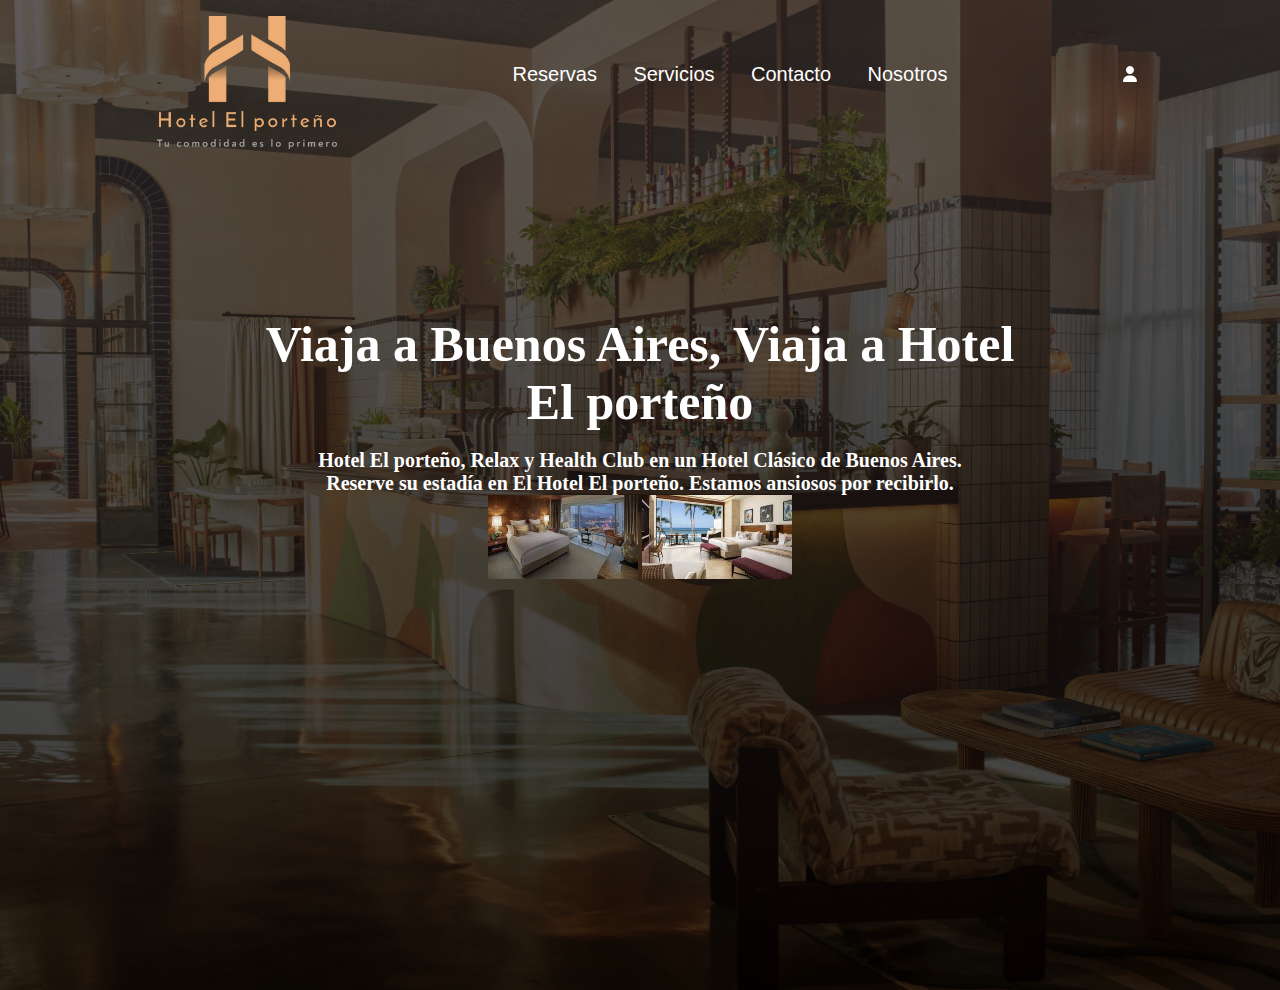
==== index.html @ 6b1a5f14 "subiendo la pagina de servicios con su respectiva hoja de estilo e imagenes de la pagina" ====
<!DOCTYPE html>
<html lang="en">
<head>
    <meta charset="UTF-8">
    <meta http-equiv="X-UA-Compatible" content="IE=edge">
    <meta name="viewport" content="width=device-width, initial-scale=1.0">
    <link rel="stylesheet" href="./css/disenioindex.css">
    <link rel="stylesheet" href="./css/mediaquerysindex.css">
    <link rel="stylesheet" href="https://cdnjs.cloudflare.com/ajax/libs/font-awesome/6.2.0/css/all.min.css">

    <title>Document</title>
</head>
<body>
    <div class="banner">
        <header>
            <nav class="navbar">
                <img src="./icons/Logo_hotel_porteño.png" class="logo" alt="logo de hotel">
                <ul class="menu" id="menu">
                    <li><a href="#">Reservas</a></li>
                    <li><a href="Servicios.html">Servicios</a></li>
                    <li><a href="#">Contacto</a></li>
                    <li><a href="#">Nosotros</a></li>
                </ul>
                <div class="menu-bar" id="menu-bar">
                    <i class="fa-solid fa-bars"></i>
                </div>
                <div class="user-icon">
                    <i class="fa-solid fa-user"></i>
                </div>

            </nav>
        </header>

        <main class="hero">
            <div class="info-content">
                <h1 class="contenth1">Viaja a Buenos Aires, Viaja a Hotel El porteño</h1>
                <br>
                <h3 class="contenth3">Hotel El porteño, Relax y Health Club en un Hotel Clásico de Buenos Aires. <br> Reserve su estadía en El Hotel El porteño. Estamos ansiosos por recibirlo.</h3>
                <img src="./icons/imagen_hotel_1.jpg" class="imagen1" alt="imagen 1">
                <img src="./icons/imagen_hotel_2.jpg" class="imagen2" alt="imagen 2">
            </div>
        </main>
        

    </div>


        <script src="./jss/scripts.js"></script>
</body>
</html>
---- css/disenioindex.css ----
* {
    margin: 0;
    padding: 0;
    box-sizing: border-box;
    
}

body {
    font-family: sans-serif;
}

img{
    max-width: 100%;
}


.banner{
    background: linear-gradient(rgba(43, 38, 38, 0.75),rgba(0,0,0,0.75)),url(/icons/hotel.png);
    background-size: cover;
    background-position: center;
    height: 100%;
    max-width: 100%;
}



.navbar {
    
    display: grid;
    grid-template-columns: repeat(8, 1fr);
    align-items: center;
    height: 90px;
}

.navbar .logo {
    max-width: 20vh;
    max-height: 20vh;
    grid-column: 2 / 3;
    padding-top: 1em;
    
}

.navbar .menu {
    grid-column: 4 / 7;
    display: flex;
    justify-content: space-around;
 
}

.navbar .menu li{
    list-style: none;
    position: relative;

}

.navbar .menu a{
    text-decoration: none;
    color: #fff;
    cursor: pointer;
    font-size: 20px;
}




.navbar ul li::before {
    content: "";
    height: 3px;
    width: 0%;
    background-color: #009688;
    position: absolute;
    left: 0;
    bottom: -12px;
    transition: 0.5s ease-out;
    
}

.navbar ul li:hover::before {
    width: 100%;
}




.navbar .menu-bar{
    display: none;
}

.navbar .user-icon{
    grid-column: 8 / 9;
    cursor: pointer;
    filter: invert(1);
}



/* SECTION MAIN  */

.hero {
    height: 100vh;
    display: grid;
    grid-template-columns: repeat(10,1fr);
    grid-template-rows: repeat(8,1fr);
    text-align: center;

}

.hero .info-content {
    grid-column: 3 / 9;
    grid-row: 3 / 6;
    color: #fff;
    font-family: 'ubuntu' ;
    
}

.contenth1{
    font-size: 50px;
}

.contenth3{
    font-size: 20px;
    font-family: 'Monserrat';
}


.imagen1 {
    grid-column: 2 / 5;
    grid-row: 6 / 9;
    
    width: 150px;
    
}

.imagen2 {
    grid-column: 7 / 10;
    grid-row: 6 / 9;
    
    width: 150px;
    
    
}


/*.images-content{
    height: 120vh;
    display: grid;
    grid-template-columns: repeat(10,1fr);
    grid-template-rows: repeat(8,1fr);
}
*/
---- css/mediaquerysindex.css ----
@media only screen and (max-width: 800px) {

    .navbar{
        position: relative;

    }
    .navbar .user-icon {
        display: none;
    }


    .navbar .menu-bar {
        display: block;
        grid-column: 8 / 9;
        font-size: 2em;
        cursor: pointer;
        filter: invert(1);
    }

    .navbar .menu {
        position: absolute;
        width: 100%;
        height: 70vh;
        display: grid;
        align-items: center;
        margin-top: 38em;
        transform: translateX(170%);
        transition: all 1s;
        overflow: hidden;


    }

    .navbar .menu-toggle {
        transform: translateX(70%);
    }

}
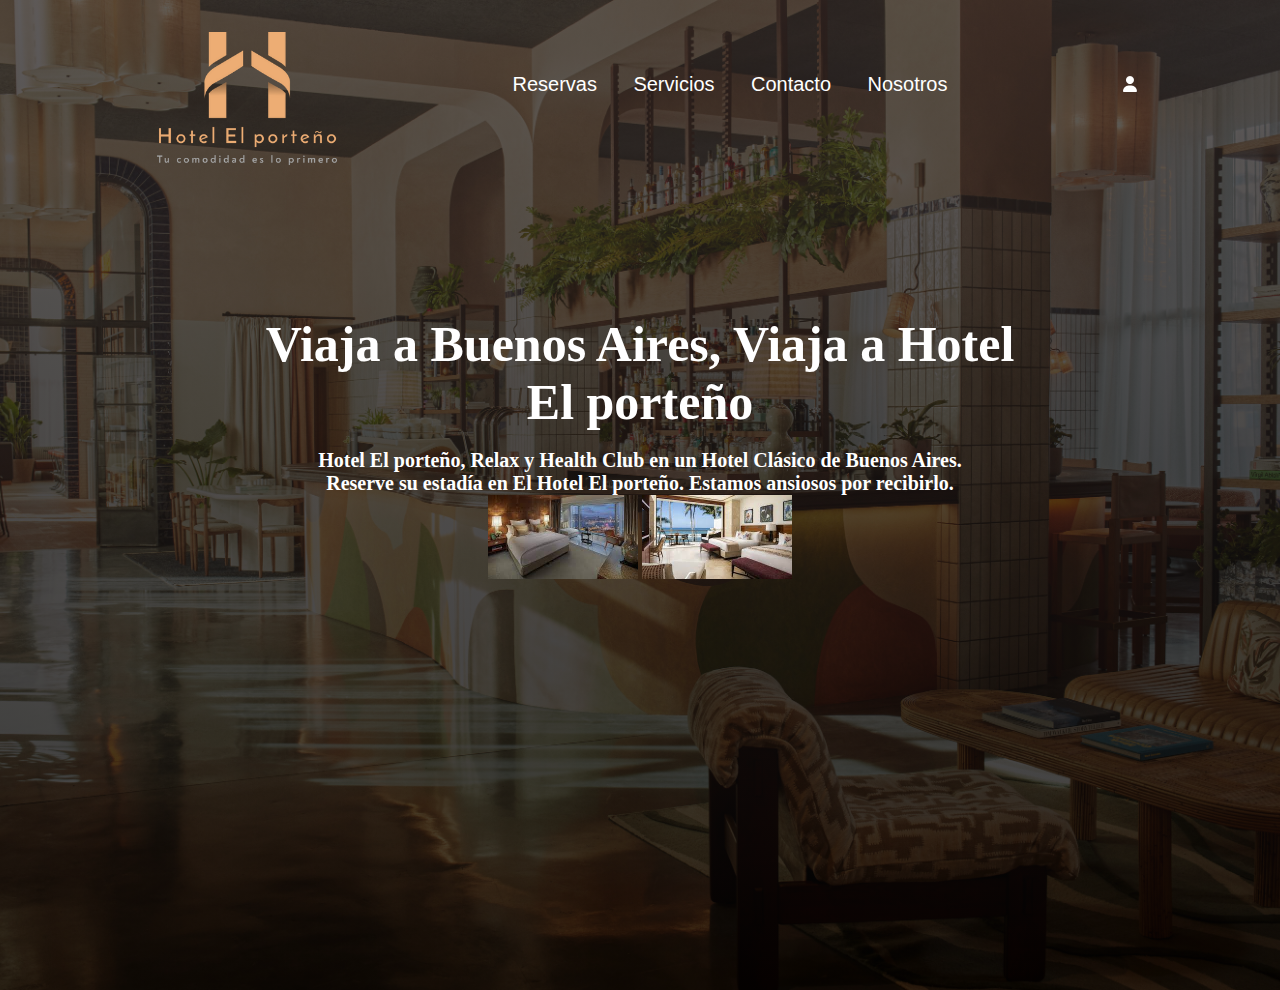
==== commit b18601d3: "Agregue el header de home a las paginas de servicios y nosotros, ademas del ruteo de las paginas" ====
--- a/index.html
+++ b/index.html
@@ -1,5 +1,6 @@
 <!DOCTYPE html>
 <html lang="en">
+    
 <head>
     <meta charset="UTF-8">
     <meta http-equiv="X-UA-Compatible" content="IE=edge">
@@ -10,16 +11,17 @@
 
     <title>Document</title>
 </head>
+
 <body>
     <div class="banner">
         <header>
             <nav class="navbar">
-                <img src="./icons/Logo_hotel_porteño.png" class="logo" alt="logo de hotel">
+                <a href="index.html" class="logo"><img src="./icons/Logo_hotel_porteño.png" class="logo" alt="logo de hotel"></a>
                 <ul class="menu" id="menu">
                     <li><a href="#">Reservas</a></li>
-                    <li><a href="Servicios.html">Servicios</a></li>
+                    <li><a href="servicios.html">Servicios</a></li>
                     <li><a href="#">Contacto</a></li>
-                    <li><a href="#">Nosotros</a></li>
+                    <li><a href="nosotros.html">Nosotros</a></li>
                 </ul>
                 <div class="menu-bar" id="menu-bar">
                     <i class="fa-solid fa-bars"></i>
@@ -35,16 +37,18 @@
             <div class="info-content">
                 <h1 class="contenth1">Viaja a Buenos Aires, Viaja a Hotel El porteño</h1>
                 <br>
-                <h3 class="contenth3">Hotel El porteño, Relax y Health Club en un Hotel Clásico de Buenos Aires. <br> Reserve su estadía en El Hotel El porteño. Estamos ansiosos por recibirlo.</h3>
+                <h3 class="contenth3">Hotel El porteño, Relax y Health Club en un Hotel Clásico de Buenos Aires. <br>
+                    Reserve su estadía en El Hotel El porteño. Estamos ansiosos por recibirlo.</h3>
                 <img src="./icons/imagen_hotel_1.jpg" class="imagen1" alt="imagen 1">
                 <img src="./icons/imagen_hotel_2.jpg" class="imagen2" alt="imagen 2">
             </div>
         </main>
-        
+
 
     </div>
 
 
-        <script src="./jss/scripts.js"></script>
+    <script src="./jss/scripts.js"></script>
 </body>
+
 </html>--- a/css/disenioindex.css
+++ b/css/disenioindex.css
@@ -15,7 +15,7 @@
 
 
 .banner{
-    background: linear-gradient(rgba(43, 38, 38, 0.75),rgba(0,0,0,0.75)),url(/icons/hotel.png);
+    background: linear-gradient(rgba(43, 38, 38, 0.75),rgba(0,0,0,0.75)),url(../icons/hotel.png);
     background-size: cover;
     background-position: center;
     height: 100%;
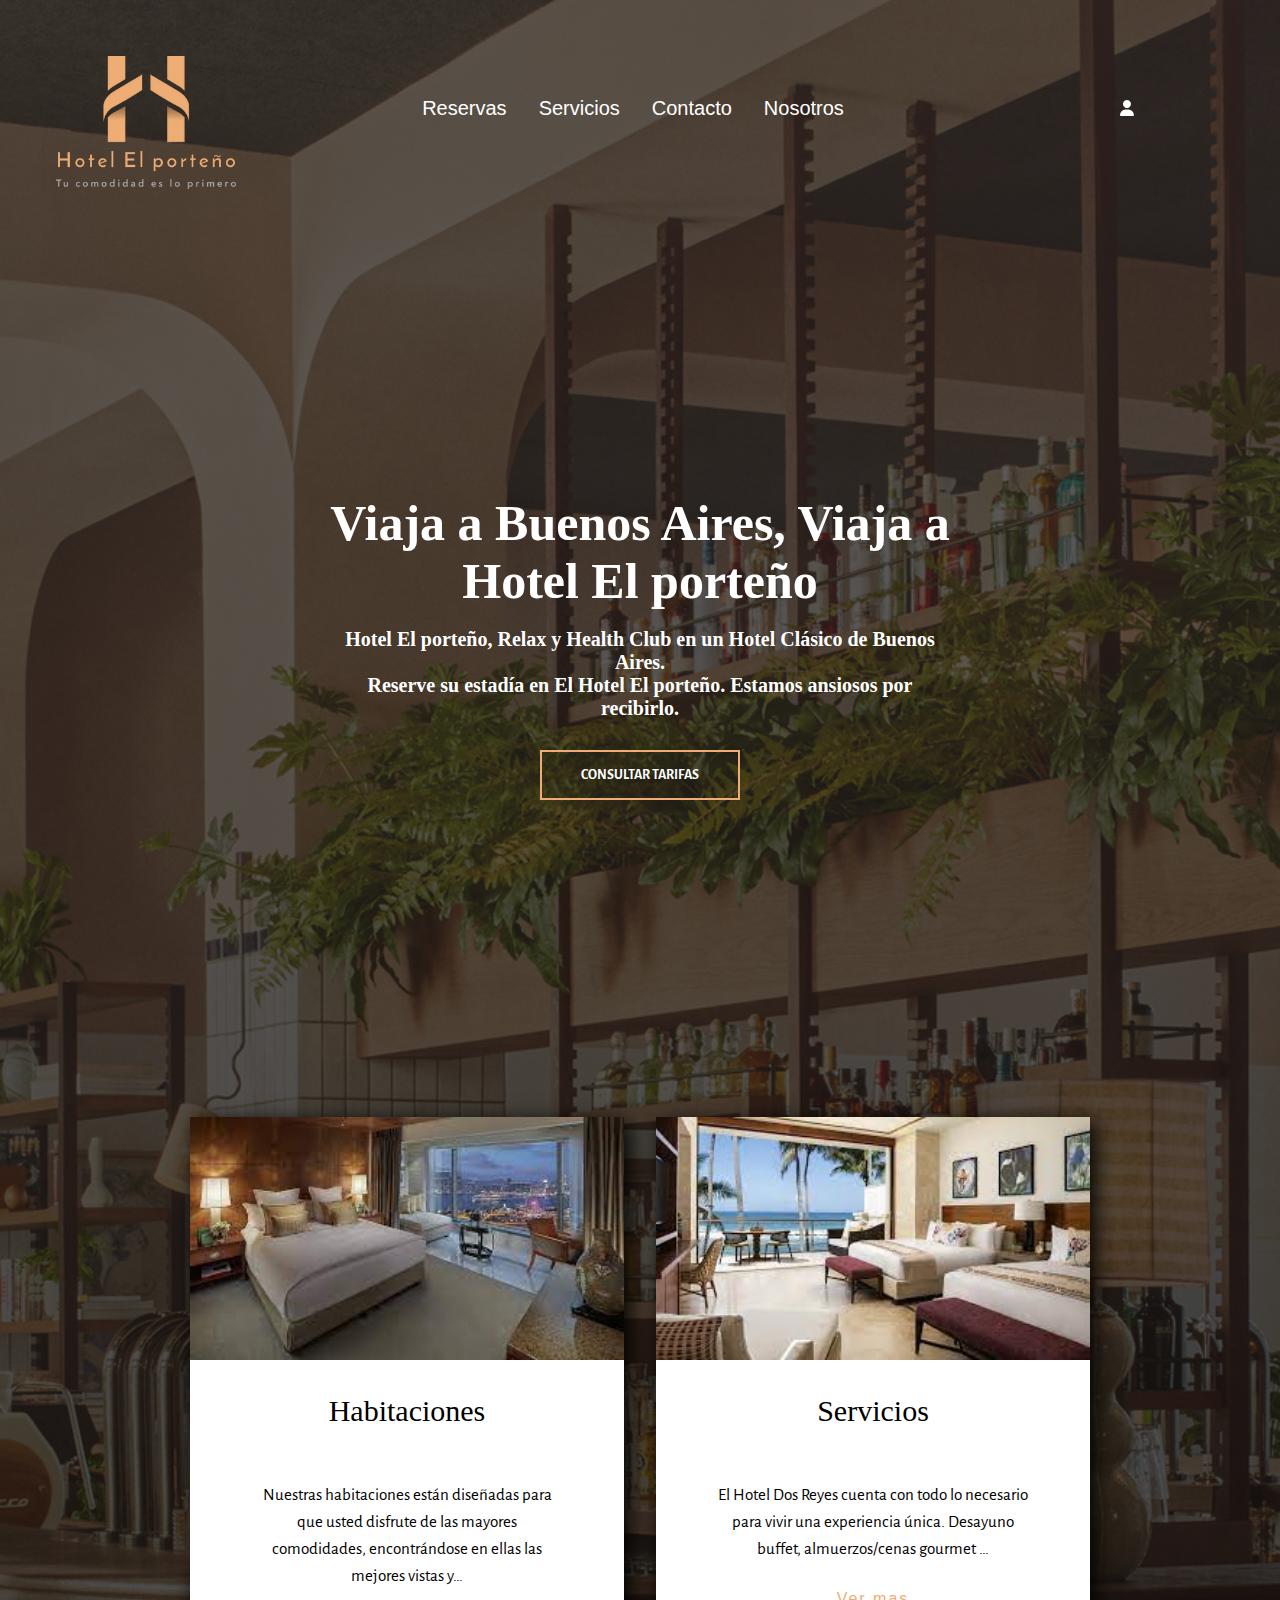
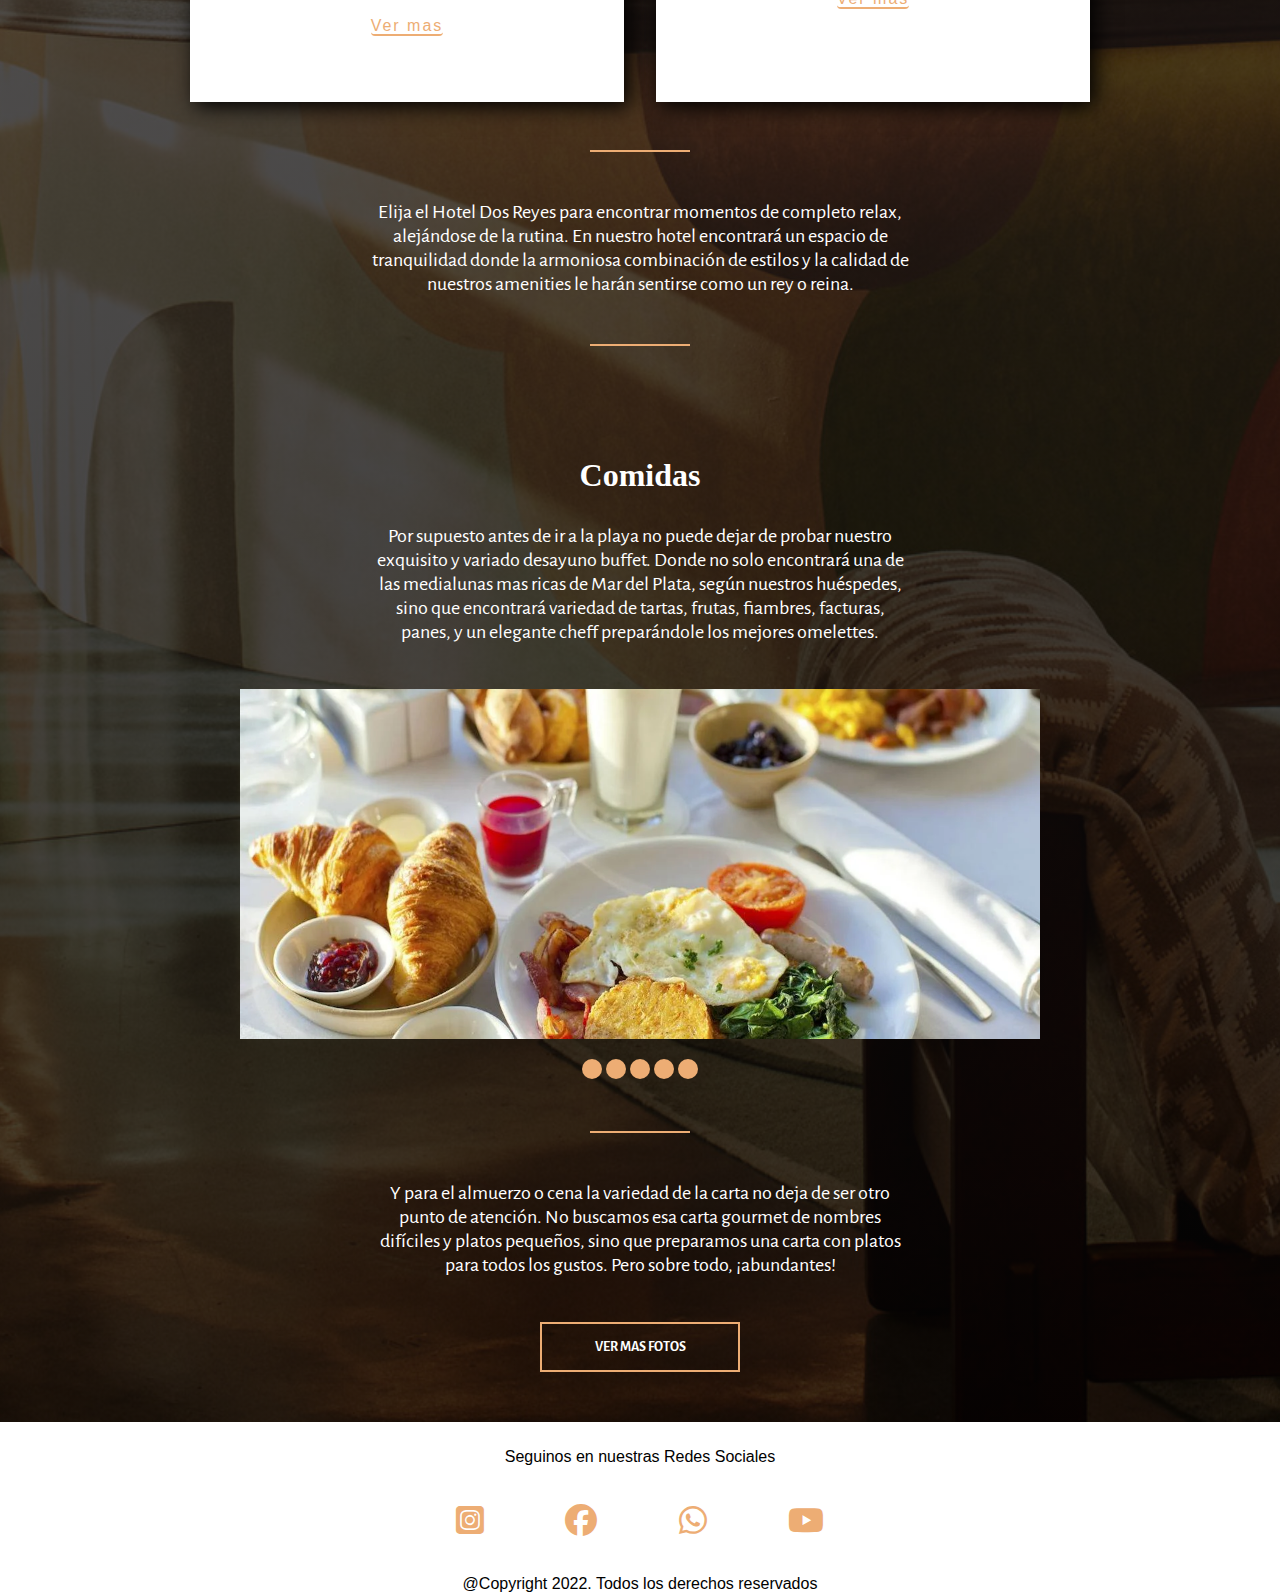
==== commit 38b67f20: "se agregan terminados el home, galeria de fotos y la implementacion de la api" ====
--- a/index.html
+++ b/index.html
@@ -5,16 +5,20 @@
     <meta charset="UTF-8">
     <meta http-equiv="X-UA-Compatible" content="IE=edge">
     <meta name="viewport" content="width=device-width, initial-scale=1.0">
+    <link rel="preconnect" href="https://fonts.googleapis.com">
+    <link rel="preconnect" href="https://fonts.gstatic.com" crossorigin>
+    <link href="https://fonts.googleapis.com/css2?family=Alegreya+Sans&display=swap" rel="stylesheet">
     <link rel="stylesheet" href="./css/disenioindex.css">
     <link rel="stylesheet" href="./css/mediaquerysindex.css">
     <link rel="stylesheet" href="https://cdnjs.cloudflare.com/ajax/libs/font-awesome/6.2.0/css/all.min.css">
-
+    <link rel="icon" href="./icons/Logo_hotel_porteño.ico">
+    
     <title>Document</title>
 </head>
 
 <body>
     <div class="banner">
-        <header>
+        
             <nav class="navbar">
                 <a href="index.html" class="logo"><img src="./icons/Logo_hotel_porteño.png" class="logo" alt="logo de hotel"></a>
                 <ul class="menu" id="menu">
@@ -28,25 +32,125 @@
                 </div>
                 <div class="user-icon">
                     <i class="fa-solid fa-user"></i>
-                </div>
+                </div> 
 
             </nav>
-        </header>
+        
 
-        <main class="hero">
+       <main class="hero">
             <div class="info-content">
                 <h1 class="contenth1">Viaja a Buenos Aires, Viaja a Hotel El porteño</h1>
                 <br>
                 <h3 class="contenth3">Hotel El porteño, Relax y Health Club en un Hotel Clásico de Buenos Aires. <br>
                     Reserve su estadía en El Hotel El porteño. Estamos ansiosos por recibirlo.</h3>
-                <img src="./icons/imagen_hotel_1.jpg" class="imagen1" alt="imagen 1">
-                <img src="./icons/imagen_hotel_2.jpg" class="imagen2" alt="imagen 2">
+                <div class="contenedorboton">
+                    <button class="btn btn--1">
+                        Consultar tarifas
+                    </button>
+                </div>
             </div>
+            
+            
         </main>
 
+        
+
+        <Section class="Contenidopagina">
+            <div class="contenedor-imagenes">
+                <article class="images-content1">
+                    <img src="./icons/imagen_hotel_1.jpg" class="imagen" alt="imagen 1">
+                    <div class="texto1">
+                        <h2 class="h2imagen">Habitaciones</h2>
+                        <br>
+                        <p class="parrafo1">Nuestras habitaciones están diseñadas para que usted disfrute de las mayores comodidades, encontrándose en ellas las mejores vistas y…</p>
+                        <a href="#" class="boton1">Ver mas</a>
+                    </div>
+                </article>
+                <article class="images-content2">
+                    <img src="./icons/imagen_hotel_2.jpg" class="imagen" alt="imagen 2">
+                    <div class="texto1">
+                        <h2 class="h2imagen">Servicios</h2>
+                        <br>
+                        <p class="parrafo1">El Hotel Dos Reyes cuenta con todo lo necesario para vivir una experiencia única. Desayuno buffet, almuerzos/cenas gourmet …</p>
+                        <a href="Servicios.html" class="boton1">Ver mas</a>
+                    </div>
+                </article>
+            </div>
+            <div class="subtexto1">
+                <hr class="separador1">
+                <div class="contenedor-texto3">
+                    <p class="texto3">Elija el Hotel Dos Reyes para encontrar momentos de completo relax, alejándose de la rutina. En nuestro hotel encontrará un espacio de tranquilidad donde la armoniosa combinación de estilos y la calidad de nuestros amenities le harán sentirse como un rey o reina.</p>
+                </div>
+                <hr class="separador1">
+            </div>
+        </Section>
+            
+            <div class="container">
+                <h1 class="TituloComidas">Comidas</h1>
+                <p class="Textocomidas">Por supuesto antes de ir a la playa no puede dejar de probar nuestro exquisito y variado desayuno buffet. Donde no solo encontrará una de las medialunas mas ricas de Mar del Plata, según nuestros huéspedes, sino que encontrará variedad de tartas, frutas, fiambres, facturas, panes, y un elegante cheff preparándole los mejores omelettes.</p>
+                <ul class="slider">
+                <li id="slide1">
+                    <img src="./images/image.png" alt="Imagen Desayuno"/>
+                </li>
+                <li id="slide2">
+                    <img src="./images/almuerzohotel.jpg" alt="Imagen almuerzo"/>
+                </li>
+                <li id="slide3">
+                    <img src="./images/meriendashotel.jpg" alt="Imagen Merienda">
+                </li>
+                <li id="slide4">
+                    <img src="./images/CarneHotel.png" alt="Imagen Cena">
+                </li>
+                <li id="slide5">
+                    <img src="./images/vinosdelujo.jpg" alt="Imagen Vinos">
+                </li>
+                
+                </ul>
+                
+                <ul class="menuimg">
+                    <li>
+                        <a href="#slide1"></a>
+                    </li>
+                    <li>
+                        <a href="#slide2"></a>
+                    </li>
+                    <li>
+                        <a href="#slide3"></a>
+                    </li>
+                    <li>
+                        <a href="#slide4"></a>
+                    </li>
+                    <li>
+                        <a href="#slide5"></a>
+                    </li>
+                </ul>
+                <hr class="separador1">
+                <p class="Textocomidas">Y para el almuerzo o cena la variedad de la carta no deja de ser otro punto de atención. No buscamos esa carta gourmet de nombres difíciles y platos pequeños, sino que preparamos una carta con platos para todos los gustos. Pero sobre todo, ¡abundantes!</p>
+                <div class="contenedor-boton2">
+                    <button class="btn">
+                        <a href="./Fotos.html">Ver mas fotos</a>
+                    </button>
+                </div>
+            </div>
+            
+
+        <footer>
+            <div class="redes">
+                <p>Seguinos en nuestras Redes Sociales</p>
+                <div class="contenedor-iconos">
+                  <ul>
+                    <li><a href="#"><i class="fa-brands fa-square-instagram"></i></a></li>
+                    <li><a href="#"><i class="fa-brands fa-facebook"></i></a></li>
+                    <li><a href="#"><i class="fa-brands fa-whatsapp"></i></a></li>
+                    <li><a href="#"><i class="fa-brands fa-youtube"></i></a></li>
+                  </ul>
+                </div>
+                <p>@Copyright 2022. Todos los derechos reservados</p>
+              </div>
+        </footer>
+    
 
     </div>
-
 
     <script src="./jss/scripts.js"></script>
 </body>
--- a/css/disenioindex.css
+++ b/css/disenioindex.css
@@ -7,6 +7,7 @@
 
 body {
     font-family: sans-serif;
+    
 }
 
 img{
@@ -20,44 +21,51 @@
     background-position: center;
     height: 100%;
     max-width: 100%;
-}
-
+    overflow: hidden;
+}
 
 
 .navbar {
-    
-    display: grid;
-    grid-template-columns: repeat(8, 1fr);
+    top: 0;
+    left: 0;
+    display: flex;
     align-items: center;
-    height: 90px;
+    justify-content: space-between;
+    padding: 1.5rem 3.5rem;
+        
+    
+    
 }
 
 .navbar .logo {
     max-width: 20vh;
     max-height: 20vh;
-    grid-column: 2 / 3;
     padding-top: 1em;
     
-}
-
-.navbar .menu {
-    grid-column: 4 / 7;
+    
+}
+
+.navbar ul {
     display: flex;
-    justify-content: space-around;
- 
-}
-
-.navbar .menu li{
-    list-style: none;
+    gap: 2rem;
+
+
+    
+    
+}
+
+.navbar ul li{
     position: relative;
-
-}
-
-.navbar .menu a{
+}
+
+.navbar ul li a{
     text-decoration: none;
     color: #fff;
     cursor: pointer;
     font-size: 20px;
+
+
+    
 }
 
 
@@ -87,7 +95,8 @@
 }
 
 .navbar .user-icon{
-    grid-column: 8 / 9;
+    margin-left: 10vh;
+    margin-right: 10vh;
     cursor: pointer;
     filter: invert(1);
 }
@@ -99,54 +108,309 @@
 .hero {
     height: 100vh;
     display: grid;
-    grid-template-columns: repeat(10,1fr);
-    grid-template-rows: repeat(8,1fr);
-    text-align: center;
-
-}
+    grid-template-columns: repeat(4,1fr);
+    grid-template-rows: repeat(3,1fr);
+    text-align: center;
+    box-sizing: border-box;
+    grid-gap: 2em;
+}
+
+/* Contenedor de texto/boton */
 
 .hero .info-content {
-    grid-column: 3 / 9;
-    grid-row: 3 / 6;
+    grid-column: 2 / 4;
+    grid-row: 2 / 3;
     color: #fff;
     font-family: 'ubuntu' ;
     
 }
+
+/* Texto h1 */
 
 .contenth1{
     font-size: 50px;
 }
+
+/* parrafo */
 
 .contenth3{
     font-size: 20px;
     font-family: 'Monserrat';
 }
 
-
-.imagen1 {
-    grid-column: 2 / 5;
-    grid-row: 6 / 9;
-    
-    width: 150px;
-    
-}
-
-.imagen2 {
-    grid-column: 7 / 10;
-    grid-row: 6 / 9;
-    
-    width: 150px;
-    
-    
-}
-
-
-/*.images-content{
-    height: 120vh;
-    display: grid;
-    grid-template-columns: repeat(10,1fr);
-    grid-template-rows: repeat(8,1fr);
-}
-*/
-
-
+/* Boton consultar tarifas */
+
+.info-content .contenedor-boton {
+    padding-top: 50px;
+
+}
+
+.contenedorboton{
+    padding-top: 30px;
+}
+
+.btn {
+    background-color: transparent;
+    position: relative;
+    height: 50px;
+    width: 200px;
+    text-transform: uppercase;
+    color: #fff;
+    font-size: 14px;
+    overflow: hidden;
+    transition: all 500ms ease;
+    border: 2px solid #EDAD74;
+    margin-bottom: 40px;
+    z-index: 0;
+    font-weight: 700;
+    font-family: 'Alegreya Sans', sans-serif;
+    cursor: pointer;
+    
+    
+}
+
+ 
+ .btn:hover{
+    background-color: #EDAD74;
+    box-shadow: 0 0 10px #EDAD74, 0 0 20px #EDAD74, 0 0 20px #EDAD74;
+    color: #434343;
+}
+
+
+
+/* Article  */
+
+.Contenidopagina{
+    min-height: 100vh;
+}
+
+.Contenidopagina .contenedor-imagenes{
+    margin: 0 auto;
+    display: flex;
+    gap: 0 2em;
+    height: 65vh;
+    width: 100vh;
+    text-align: center;
+    justify-content: center;
+}
+
+.Contenidopagina .contenedor-imagenes .images-content1 {
+    background-color: #fff;
+    box-shadow: 5px 5px 20px;
+    width: 100vh;
+}
+
+.Contenidopagina .contenedor-imagenes .images-content2 {
+    background-color: #fff;
+    box-shadow: 5px 5px 20px;
+    width: 100vh;
+}
+
+.imagen {
+    width: 100%;
+}
+
+.Contenidopagina .texto1 {
+    padding: 30px 60px 0 60px;
+}
+
+.texto1 .h2imagen{
+    font-family: 'Lora', serif;
+    font-weight: 400;
+    font-size: 30px;
+    margin-bottom: 15px;
+    
+    
+}
+
+.Contenidopagina .texto1 .parrafo1 {
+    font-family: 'Alegreya Sans', sans-serif;
+    margin: 20px 0px 28px;
+    font-size: 17px;
+    line-height: 3vh;
+}
+
+.Contenidopagina .boton1 {
+    margin-top: 20px;
+    text-decoration: none;
+    border-radius: 4px;
+    letter-spacing: 2px;
+    border-bottom: 2px solid #EDAD74;
+
+    background-color: #fff;
+    color: #EDAD74;
+    cursor: pointer;
+    
+
+}
+
+.Contenidopagina .contenedor-imagenes .images-content .imagen {
+    width: 100%;
+}
+
+
+.subtexto1 {
+    min-height: 10vh;
+}
+
+.separador1{
+    border: none;
+    border-top: 1px solid;
+    border-bottom: 1px solid currentColor;
+    color: #EDAD74;
+    margin: 3em auto;
+    max-width: 100px;
+}
+
+.contenedor-texto3{
+    width: 90vh;
+    margin: auto;
+    justify-content: center;
+    line-height: -1px;
+}
+
+.contenedor-texto3 .texto3 {
+    text-align: center;
+    color: #fff;
+    font-size: 20px;
+    font-family: 'Alegreya Sans', sans-serif;
+    padding-left: 15vh;
+    padding-right: 15vh;
+}
+
+
+
+/* Carousel */
+
+
+
+  .container{
+    margin: auto;
+    width: 800px;
+    padding-top: 10px;
+    padding-bottom: 10px;
+    justify-content: center;
+    min-height: 100vh;
+    font-family: 'ubuntu';
+  }
+  
+.container .TituloComidas {
+    text-align: center;
+    color: #fff;
+    margin: 30px;
+}
+.container .Textocomidas{
+    text-align: center;
+    color: #fff;
+    font-size: 20px;
+    font-family: 'Alegreya Sans', sans-serif;
+    padding-left: 15vh;
+    padding-right: 15vh;
+    margin-bottom: 5vh;
+}
+  ul, li {
+      padding: 0;
+      margin: 0;
+      list-style: none;
+  }
+  
+  ul.slider{
+    position: relative;
+    width: 800px;
+    height: 300px;
+  }
+  
+  ul.slider li {
+      position: absolute;
+      left: 0px;
+      top: 0px;
+      opacity: 0;
+      width: inherit;
+      height: inherit;
+      transition: opacity .5s;
+  }
+  
+  ul.slider li img{
+    width: 100%;
+    height: 350px;
+    object-fit: cover;
+  }
+  
+  ul.slider li:first-child {
+      opacity: 1; 
+  }
+  
+  ul.slider li:target {
+      opacity: 1; 
+  }
+  
+  .menuimg{
+    text-align: center;
+    margin: 20px;
+    padding-top: 50px;
+  }
+  
+  .menuimg li{
+    display: inline-block;
+    text-align: center;
+  }
+  
+  .menuimg li a{
+    display: inline-block;
+    text-decoration: none;
+    background-color: #EDAD74;
+    width: 20px;
+    height: 20px;
+    border-radius: 100%;
+  }
+
+  .contenedor-boton2 {
+    
+    display: flex;
+    justify-content: center;
+}
+
+.contenedor-boton2 .boton2 {
+    border: none;
+    background-color: #c9905e;
+    color: #fff;
+    height: 5vh;
+    width: 100%;
+    cursor: pointer;
+    font-family: 'Alegreya Sans', sans-serif;
+    font-size: 14px;
+    padding: 19px 30px 33px;
+    
+    
+    
+
+}
+
+.contenedor-boton2 a {
+    color: #fff;
+    text-decoration: none;
+}
+
+
+/* FOOTER */   
+
+
+
+footer{
+    
+    background-color: #fff;
+    margin-top: auto;
+    
+}
+  .redes{
+    padding-top: 2%;
+    text-align: center;
+  }
+  .contenedor-iconos ul li{
+    display: inline-block;
+    margin: 3%;
+  }
+  .contenedor-iconos ul li a i{
+    color: #EDAD74;
+    font-size:xx-large;
+  }--- a/css/mediaquerysindex.css
+++ b/css/mediaquerysindex.css
@@ -1,9 +1,53 @@
+@media only screen and (max-width: 900px) {
+
+    
+
+    .Contenidopagina .contenedor-imagenes {
+        
+        width: 90vh;
+        
+        
+    }
+
+}
+
+@media only screen and (max-width: 790px){
+    .Contenidopagina .contenedor-imagenes {
+        width: 80vh;
+
+    }
+}
+
+@media only screen and (max-width: 700px){
+    .Contenidopagina .contenedor-imagenes {
+        width: 70vh;
+
+    }
+}
+
+@media only screen and (max-width: 620px){
+    .Contenidopagina .contenedor-imagenes {
+        width: 40vh;
+
+    }
+}
+
+
+
+
 @media only screen and (max-width: 800px) {
+
+    
 
     .navbar{
         position: relative;
-
-    }
+        
+    }
+
+    .navbar ul li{
+        width: 11%;
+    }
+
     .navbar .user-icon {
         display: none;
     }
@@ -15,24 +59,208 @@
         font-size: 2em;
         cursor: pointer;
         filter: invert(1);
+        
     }
 
     .navbar .menu {
         position: absolute;
         width: 100%;
-        height: 70vh;
         display: grid;
         align-items: center;
-        margin-top: 38em;
+        margin-top: 20em;
         transform: translateX(170%);
         transition: all 1s;
-        overflow: hidden;
-
-
-    }
+        padding-top: 40px;
+        gap: 3em;
+
+
+    }
+
+    .navbar ul li{
+        width: 13%;
+    }
+
 
     .navbar .menu-toggle {
-        transform: translateX(70%);
-    }
-
+        transform: translateX(75%);
+    }
+
+    .Contenidopagina {
+        
+        margin: 0 20px 0 20px;
+
+    }
+    .Contenidopagina .contenedor-imagenes {
+        max-width: 100%;
+        
+    }
+
+    .subtexto1 .contenedor-texto3{
+        max-width: 100%;
+        
+        
+    }
+
+    .subtexto1 .contenedor-texto3 .texto3{
+        text-align: center;
+        
+        
+    }
+
+    .contenth1 {
+        font-size: 40px;
+    }
+
+    .contenth3 {
+        font-size: 15px;
+    }
+    
+    .container{
+        max-width: 100%;
+        max-height: 300vh;
+        
+    }
+
+    .container .slider {
+        
+        width: 100%;
+
+    }
+
+    .info-content{
+        margin-top: -130px;
+    }
+
+    
+
+    
+}
+
+@media only screen and (max-width:500px){
+
+    
+
+    .contenth1{
+        font-size: 30px;
+        width: 25vh;
+    }
+    .contenth3{
+        font-size: 15px;
+        width: 25vh;
+    }
+
+    .navbar .menu {
+        position: absolute;
+        display: flex;
+        transform: translateX(170%);
+        transition: all 1s;
+        margin: 0;
+        margin-top: 30vh;
+        gap: 0;
+        
+
+    }
+    
+    .navbar .menu-toggle {
+        transform: translateX(-4%);
+    }
+
+    .navbar ul li{
+        width: 19%;
+        margin: 0 5px
+    }
+
+    
+
+    .Contenidopagina .contenedor-imagenes{
+        display: flex;
+        flex-direction: column;
+        gap: 2em;
+        height: 50vh;    
+        align-items: center;
+        margin-top: -200px;
+    }
+
+    .Contenidopagina .contenedor-imagenes .images-content1 {
+        width: 30vh;
+        height: 20vh;
+    }
+
+    .Contenidopagina .contenedor-imagenes .images-content2 {
+        width: 30vh;
+        height: 20vh;
+        
+    }
+
+
+    .Contenidopagina .texto1 .parrafo1{
+        display: none;
+    }
+
+    .imagen {
+        display: none;
+    }
+        
+    
+
+    
+
+    
+        
+}
+
+    
+
+
+
+@media only screen and (max-width:1000px) {
+
+    
+
+
+    .containerfotos{
+        margin: 20vh;
+        padding-right: 20vh;
+        width: 90vh;
+    }
+
+    
+
+    
+}
+
+@media only screen and (max-width:800px) {
+
+    .containerfotos{
+        margin: 20vh;
+        padding-right: 30vh;
+        width: 80vh;
+    }
+}
+
+@media only screen and (max-width:660px) {
+
+    .containerfotos{
+        margin: 20vh;
+        padding-right: 50vh;
+        width: 90vh;
+    }
+}
+
+@media only screen and (max-width:540px) {
+    .containerfotos{
+        padding-right: 60vh;
+        margin: 15vh;
+        
+
+        
+    }
+}
+
+@media only screen and (max-width:420px) {
+    .containerfotos{
+        padding-right: 70;
+        margin: 10vh;
+        
+    }
 }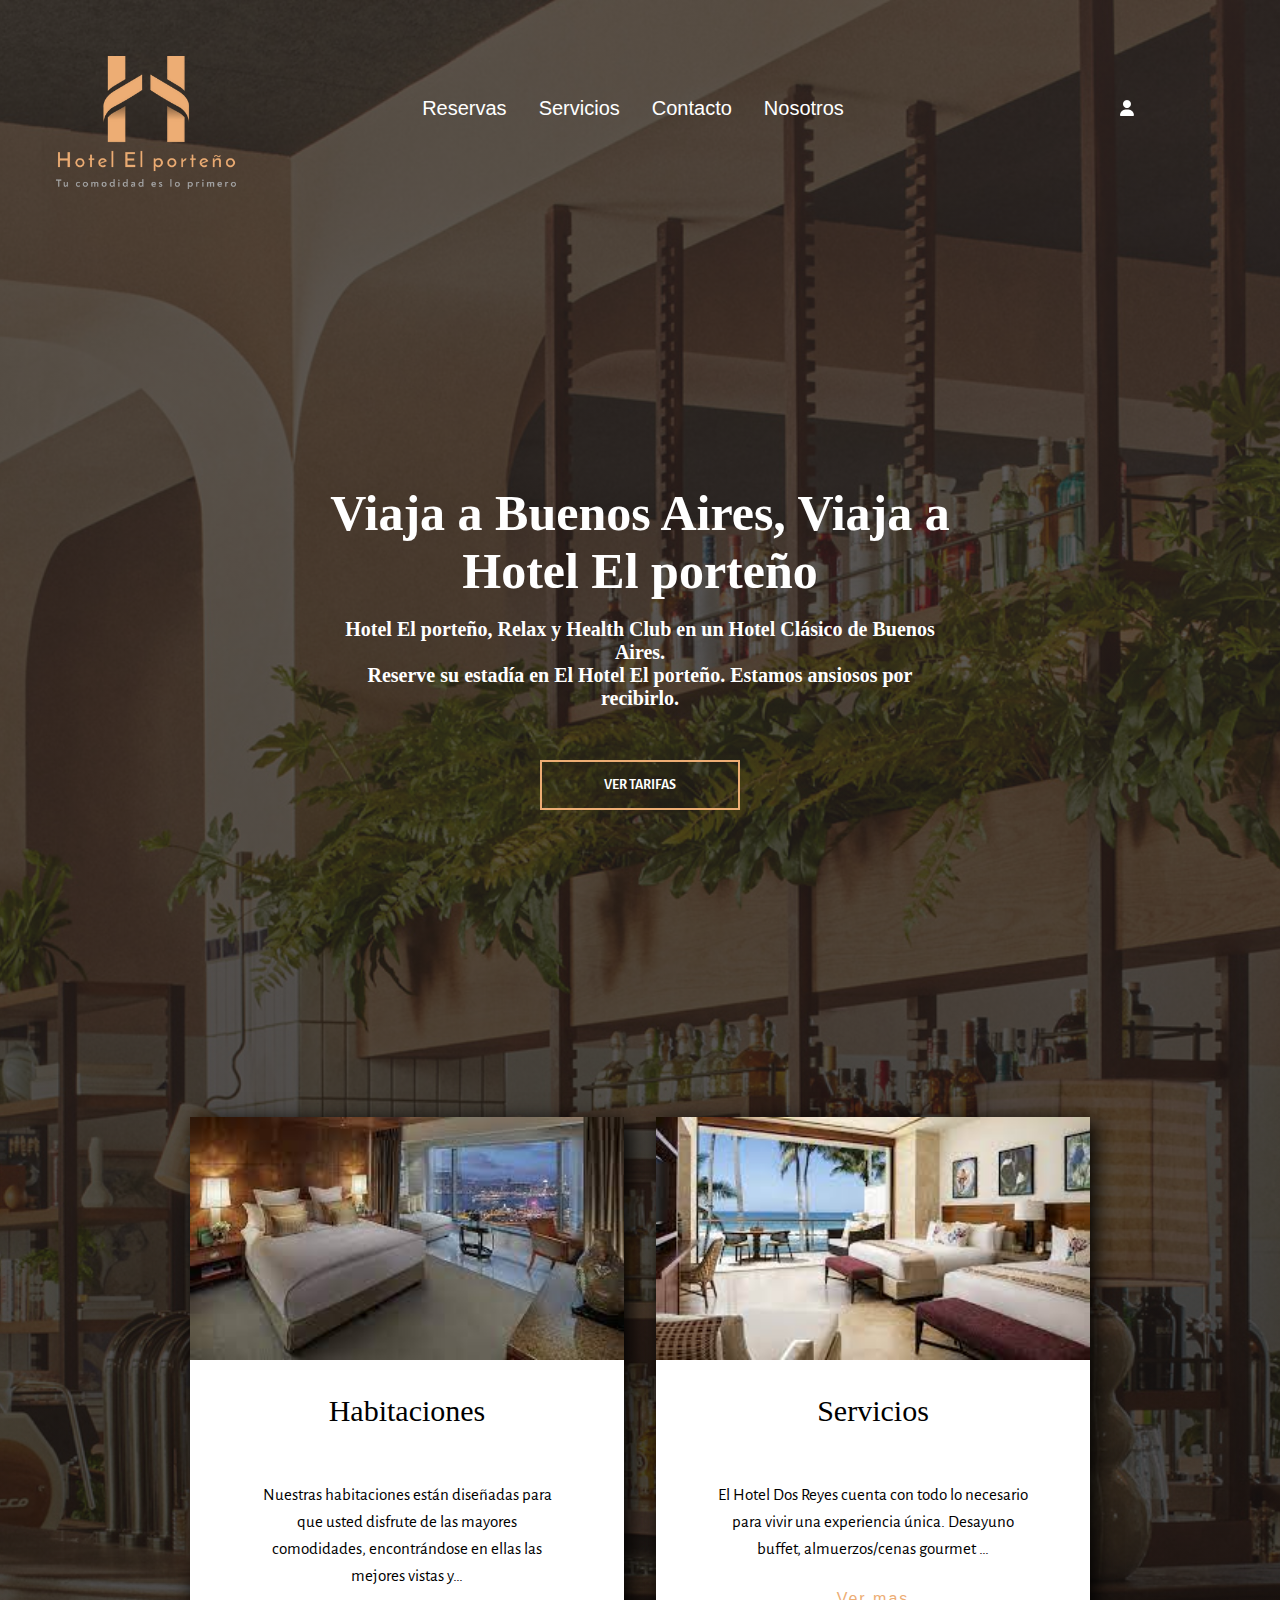
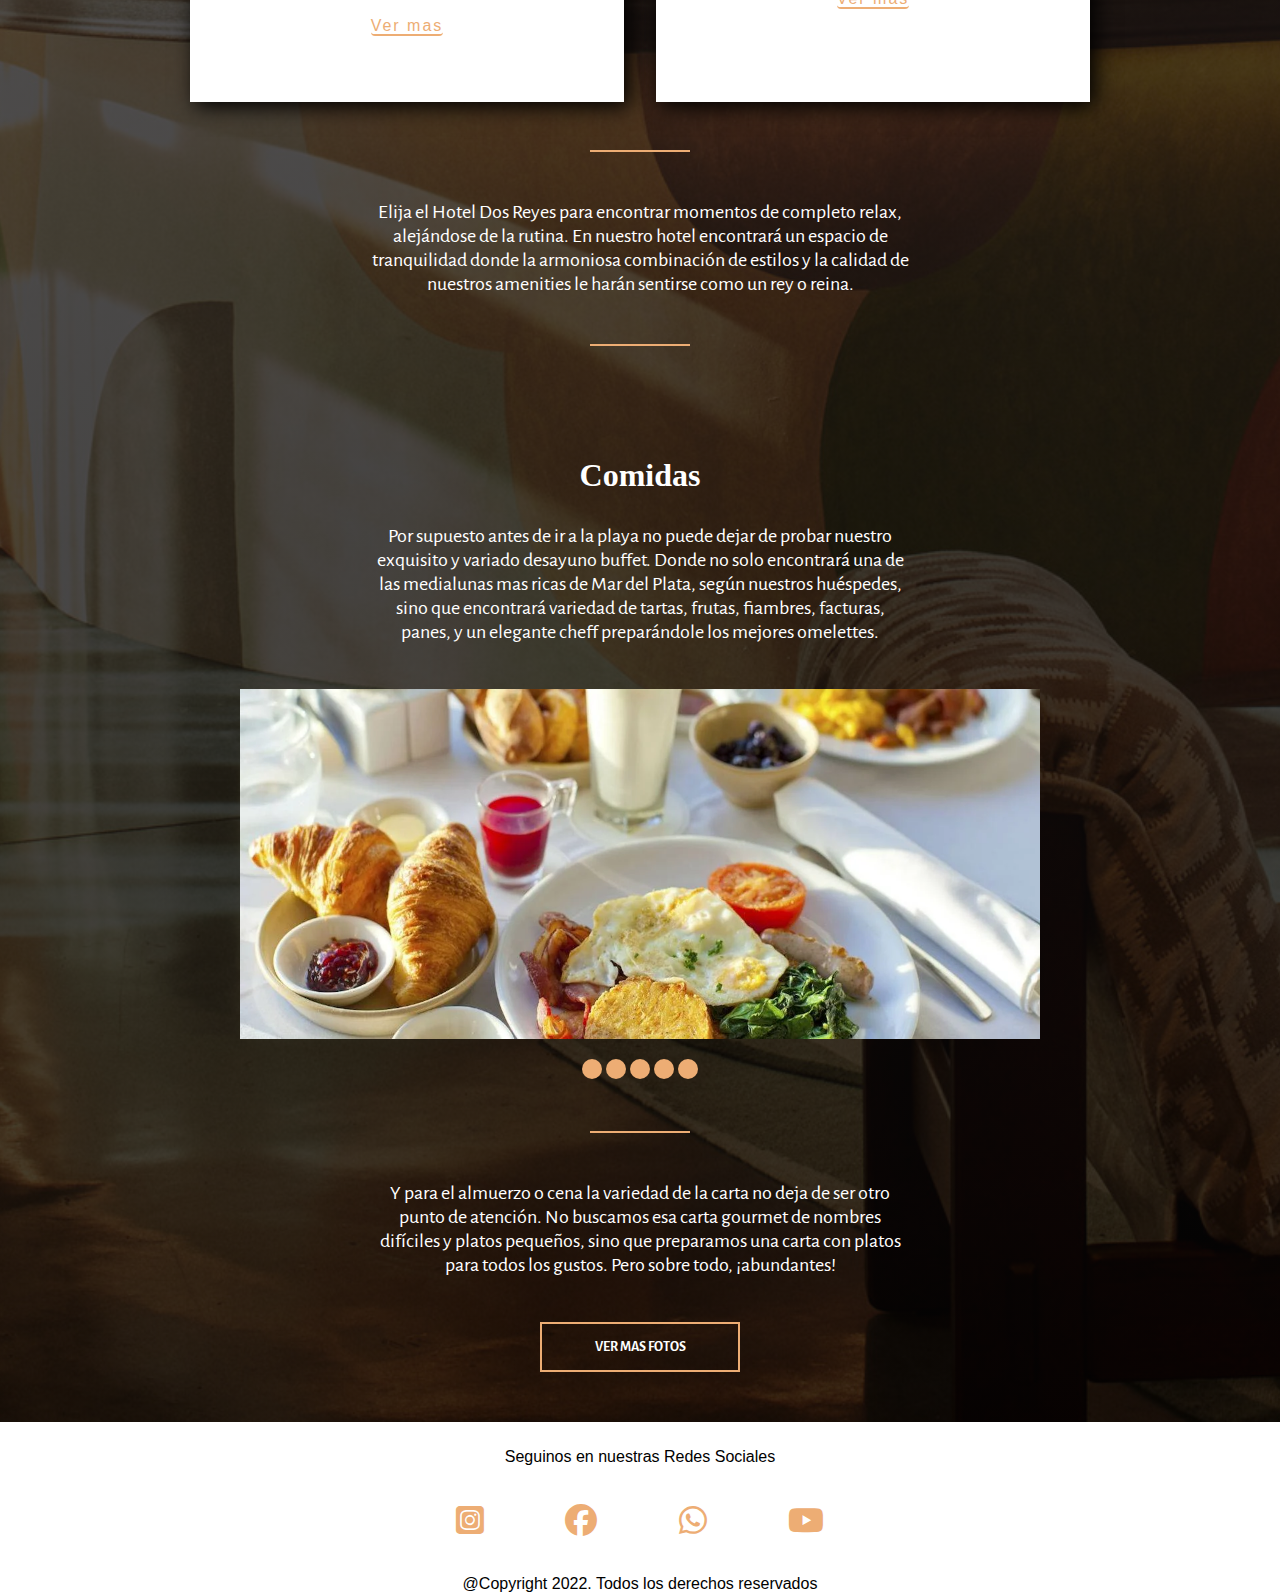
==== commit 6753da97: "Se agregan la pagina de reservas con sus respectivos documentos html css js" ====
--- a/index.html
+++ b/index.html
@@ -22,9 +22,9 @@
             <nav class="navbar">
                 <a href="index.html" class="logo"><img src="./icons/Logo_hotel_porteño.png" class="logo" alt="logo de hotel"></a>
                 <ul class="menu" id="menu">
-                    <li><a href="#">Reservas</a></li>
+                    <li><a href="Reservas.html">Reservas</a></li>
                     <li><a href="servicios.html">Servicios</a></li>
-                    <li><a href="#">Contacto</a></li>
+                    <li><a href="contacto.html">Contacto</a></li>
                     <li><a href="nosotros.html">Nosotros</a></li>
                 </ul>
                 <div class="menu-bar" id="menu-bar">
@@ -43,11 +43,11 @@
                 <br>
                 <h3 class="contenth3">Hotel El porteño, Relax y Health Club en un Hotel Clásico de Buenos Aires. <br>
                     Reserve su estadía en El Hotel El porteño. Estamos ansiosos por recibirlo.</h3>
-                <div class="contenedorboton">
-                    <button class="btn btn--1">
-                        Consultar tarifas
-                    </button>
-                </div>
+                    <div class="contenedor-boton">
+                        <button class="btn">
+                            <a href="Reservas.html">Ver tarifas</a>
+                        </button>
+                    </div>
             </div>
             
             
--- a/css/disenioindex.css
+++ b/css/disenioindex.css
@@ -391,6 +391,10 @@
     text-decoration: none;
 }
 
+.contenedor-boton a {
+    color: #fff;
+    text-decoration: none;
+}
 
 /* FOOTER */   
 
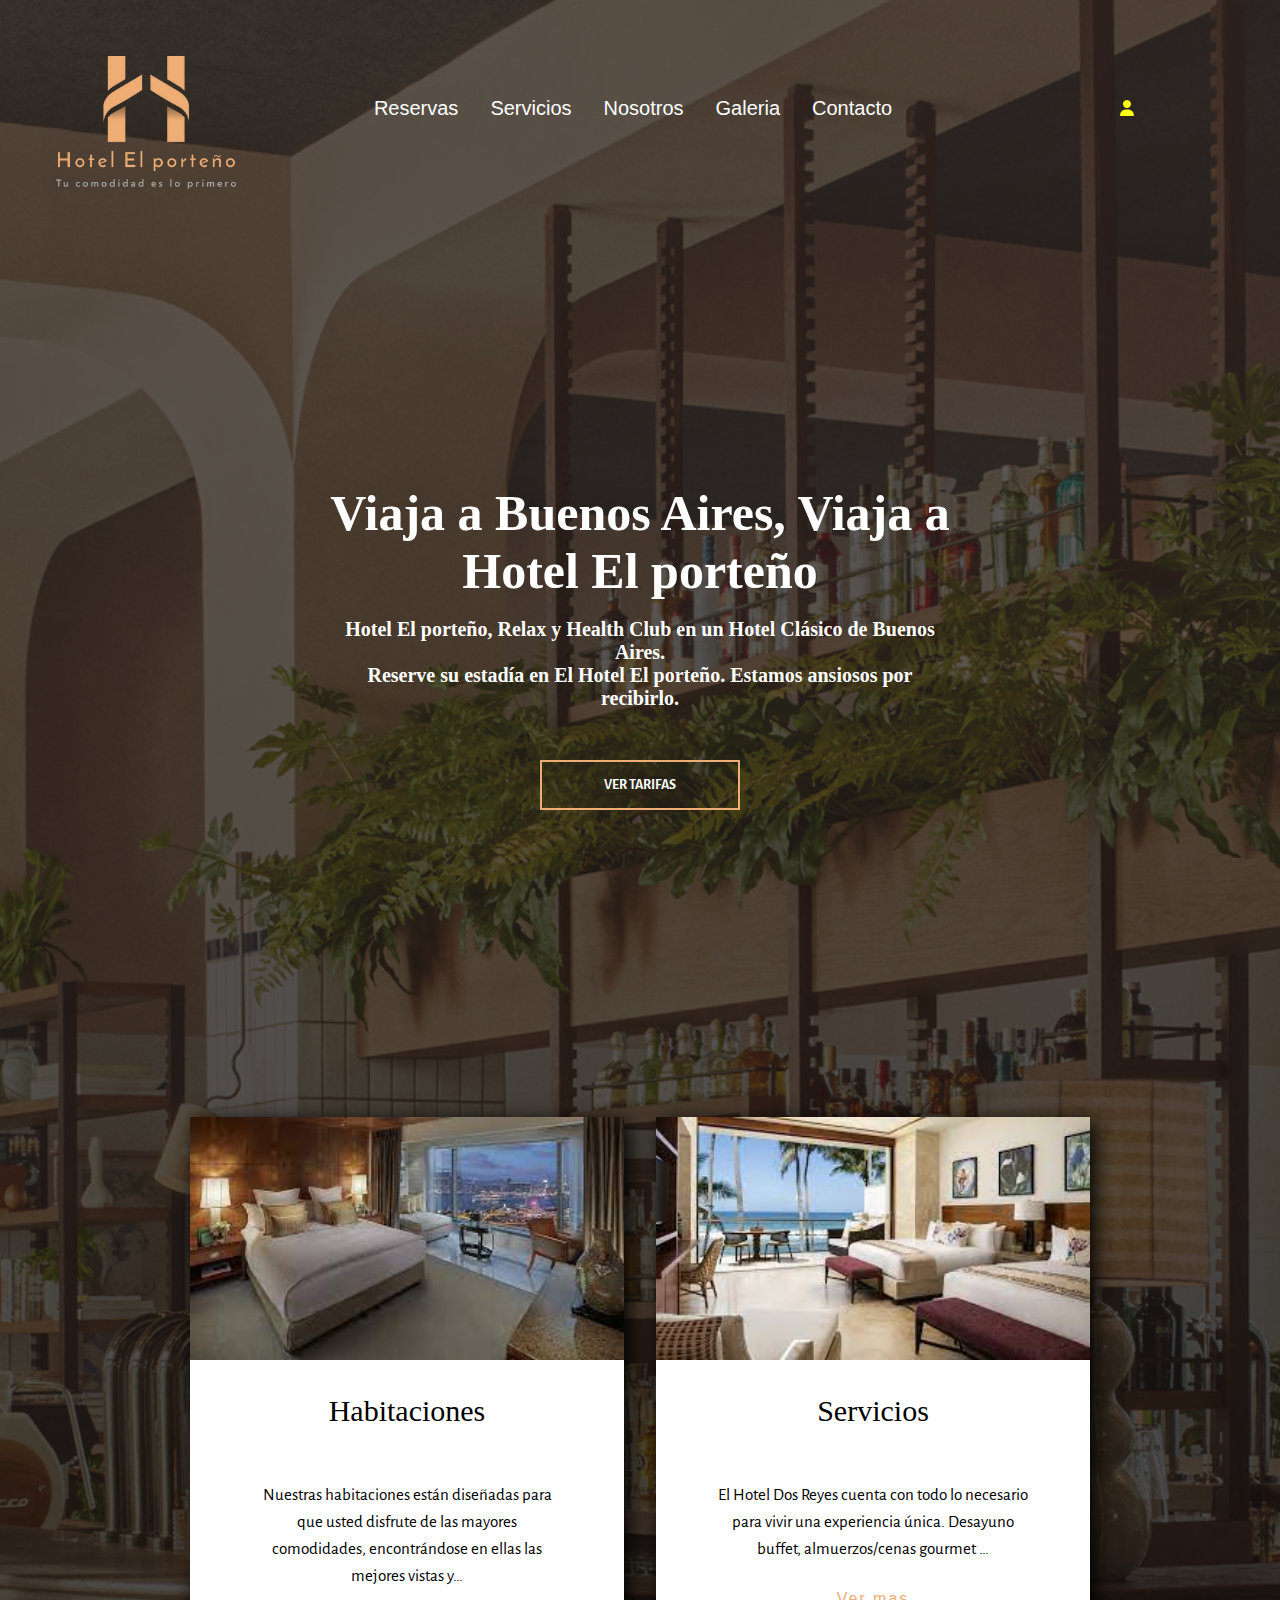
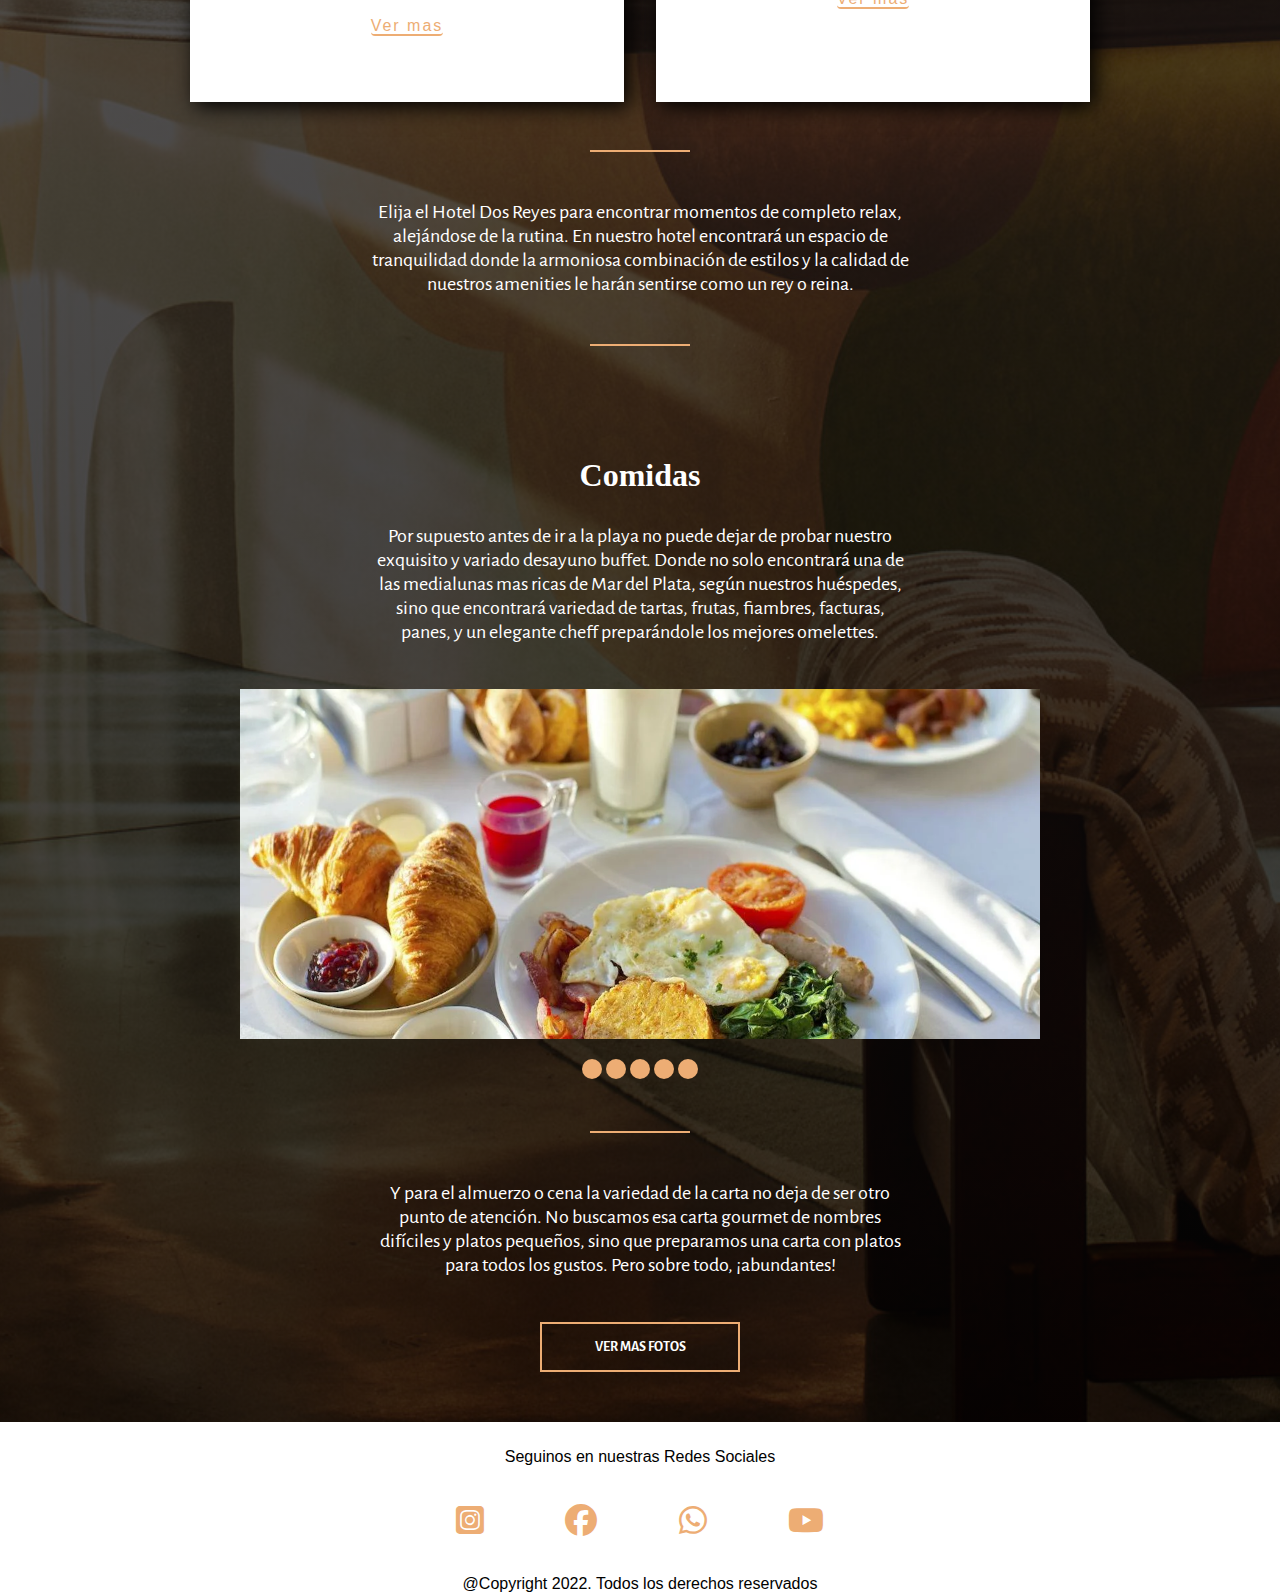
==== commit 853b46e5: "Subiendo las paginas login recuperar crear. Modificaciones en el nav para el routing, en los nombre " ====
--- a/index.html
+++ b/index.html
@@ -13,7 +13,7 @@
     <link rel="stylesheet" href="https://cdnjs.cloudflare.com/ajax/libs/font-awesome/6.2.0/css/all.min.css">
     <link rel="icon" href="./icons/Logo_hotel_porteño.ico">
     
-    <title>Document</title>
+    <title>Home</title>
 </head>
 
 <body>
@@ -24,16 +24,16 @@
                 <ul class="menu" id="menu">
                     <li><a href="Reservas.html">Reservas</a></li>
                     <li><a href="servicios.html">Servicios</a></li>
+                    <li><a href="nosotros.html">Nosotros</a></li>
+                    <li><a href="Fotos.html">Galeria</a></li>
                     <li><a href="contacto.html">Contacto</a></li>
-                    <li><a href="nosotros.html">Nosotros</a></li>
                 </ul>
                 <div class="menu-bar" id="menu-bar">
                     <i class="fa-solid fa-bars"></i>
                 </div>
                 <div class="user-icon">
-                    <i class="fa-solid fa-user"></i>
+                    <a href="login.html"><i class="fa-solid fa-user"></i></a>
                 </div> 
-
             </nav>
         
 
